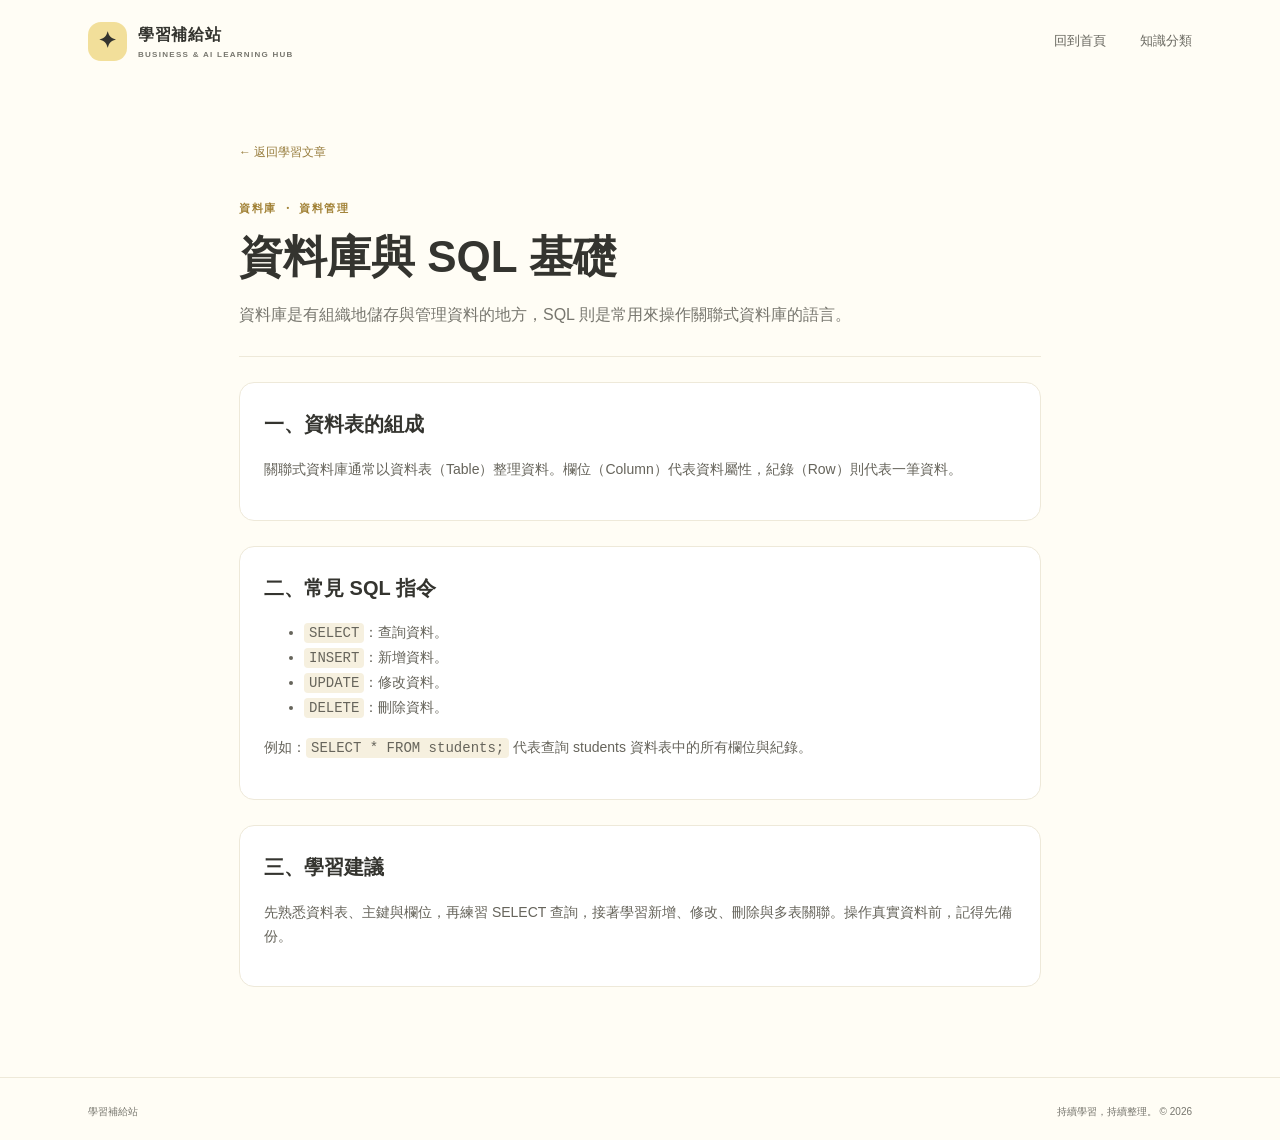
==== database.html @ 2a72de05 "Initial commit - 建立 AI 學習知識庫" ====
<!doctype html><html lang="zh-Hant"><head><meta charset="utf-8"><meta name="viewport" content="width=device-width,initial-scale=1"><title>資料庫與 SQL 基礎｜學習補給站</title><link rel="stylesheet" href="../style.css"></head><body><header class="site-header"><a class="brand" href="../index.html"><span class="brand-mark">✦</span><span>學習補給站<small>BUSINESS & AI LEARNING HUB</small></span></a><nav><a href="../index.html">回到首頁</a><a href="../index.html#topics">知識分類</a></nav></header><main class="page-wrap"><a class="back-link" href="../index.html#articles">← 返回學習文章</a><div class="page-label">資料庫 ・ 資料管理</div><h1>資料庫與 SQL 基礎</h1><p class="page-lead">資料庫是有組織地儲存與管理資料的地方，SQL 則是常用來操作關聯式資料庫的語言。</p><section class="content-card"><h2>一、資料表的組成</h2><p>關聯式資料庫通常以資料表（Table）整理資料。欄位（Column）代表資料屬性，紀錄（Row）則代表一筆資料。</p></section><section class="content-card"><h2>二、常見 SQL 指令</h2><ul><li><code>SELECT</code>：查詢資料。</li><li><code>INSERT</code>：新增資料。</li><li><code>UPDATE</code>：修改資料。</li><li><code>DELETE</code>：刪除資料。</li></ul><p>例如：<code>SELECT * FROM students;</code> 代表查詢 students 資料表中的所有欄位與紀錄。</p></section><section class="content-card"><h2>三、學習建議</h2><p>先熟悉資料表、主鍵與欄位，再練習 SELECT 查詢，接著學習新增、修改、刪除與多表關聯。操作真實資料前，記得先備份。</p></section></main><footer><span>學習補給站</span><span>持續學習，持續整理。 © 2026</span></footer></body></html>
---- style.css ----
:root{--paper:#fffdf5;--cream:#fff8df;--yellow:#f2df9a;--ink:#34342f;--muted:#77766e;--line:#eee9d9;--white:#fff;--shadow:0 12px 35px rgba(74,64,35,.07)}
*{box-sizing:border-box}html{scroll-behavior:smooth}body{margin:0;background:var(--paper);color:var(--ink);font-family:Inter,"Noto Sans TC","Microsoft JhengHei",sans-serif;line-height:1.7}a{color:inherit;text-decoration:none}button,input{font:inherit}.site-header{height:82px;max-width:1160px;margin:auto;padding:0 28px;display:flex;align-items:center;justify-content:space-between}.brand{display:flex;align-items:center;gap:11px;font-weight:800;letter-spacing:.04em}.brand-mark{display:grid;place-items:center;width:39px;height:39px;border-radius:13px;background:var(--yellow);font-size:22px}.brand small{display:block;font-size:8px;letter-spacing:.16em;color:var(--muted);font-weight:600}.site-header nav{display:flex;gap:34px;font-size:13px;color:#68675f}.site-header nav a{padding:8px 0}.site-header nav a:hover,.site-header nav .active{color:#a17c24}.hero{max-width:1104px;min-height:410px;margin:24px auto 0;padding:54px 68px;border-radius:28px;background:linear-gradient(115deg,#fff4cc,#fff9e9 68%,#f8efda);display:grid;grid-template-columns:1.15fr .85fr;align-items:center;overflow:hidden}.eyebrow,.section-kicker{font-size:10px;letter-spacing:.2em;color:#a18135;font-weight:800}.hero h1{font-size:clamp(32px,4vw,48px);line-height:1.35;letter-spacing:.02em;margin:15px 0}.hero h1 em{font-style:normal;color:#a6812e}.hero-copy p{max-width:440px;color:#777367;font-size:14px;margin:0 0 25px}.primary-btn{display:inline-flex;gap:28px;align-items:center;padding:11px 19px;background:#3e3d35;color:white;border-radius:9px;font-size:13px}.primary-btn:hover{background:#75663f}.hero-art{height:270px;position:relative;display:grid;place-items:center}.sun{position:absolute;width:205px;height:205px;border-radius:50%;background:#f1dfaa;right:55px;top:22px}.book{position:absolute;width:150px;height:190px;border-radius:8px 15px 15px 8px;transform:rotate(-9deg);box-shadow:12px 16px 22px #b49b5a35}.book-back{background:#b8c5a7;right:128px;top:65px;transform:rotate(9deg)}.book-front{background:#fffdf6;right:78px;top:58px;border:1px solid #e8dfc5;display:grid;place-items:center}.book-front:after{content:"LEARN\A & GROW";white-space:pre;text-align:center;line-height:1.8;font-size:17px;font-weight:800;letter-spacing:.1em;color:#9c854e}.art-note{position:absolute;right:5px;bottom:23px;background:#fffdf5;padding:12px 17px;border-radius:12px;box-shadow:var(--shadow);font-family:Georgia,serif;font-style:italic;color:#9a8047;font-size:14px;transform:rotate(5deg)}.spark{position:absolute;color:#bd9b4e;font-size:30px}.spark-one{top:20px;right:55px}.spark-two{bottom:25px;left:35px}.search-section,.section{max-width:1104px;margin:70px auto 0;padding:0 12px}.search-section{display:flex;align-items:end;justify-content:space-between;gap:25px}.search-section h2,.section-heading h2{font-size:25px;margin:4px 0 0;letter-spacing:.02em}.search-box{width:min(420px,48%);height:48px;border:1px solid var(--line);background:white;border-radius:10px;display:flex;align-items:center;padding:0 13px;gap:10px;color:#9b8a5d}.search-box input{border:0;outline:0;min-width:0;flex:1;color:var(--ink);font-size:13px}.search-box kbd{font-size:10px;color:#9a8e70;background:#faf5e7;padding:4px 8px;border-radius:5px}.section-heading{display:flex;justify-content:space-between;align-items:end;margin-bottom:22px}.section-heading>p,.results-note{font-size:12px;color:var(--muted);margin:0}.topic-grid{display:grid;grid-template-columns:repeat(4,1fr);gap:15px}.topic-card{position:relative;text-align:left;background:white;border:1px solid var(--line);border-radius:15px;padding:20px 17px;min-height:154px;cursor:pointer;color:var(--ink);transition:.2s}.topic-card:hover,.topic-card.selected{transform:translateY(-3px);border-color:#d7bf78;box-shadow:var(--shadow)}.topic-icon{display:grid;place-items:center;width:38px;height:38px;border-radius:12px;font-size:21px;margin-bottom:13px}.lavender{background:#f0ebf8;color:#8676a6}.peach{background:#fae9df;color:#ba8061}.mint{background:#e8f1e6;color:#71896b}.yellow{background:#fbf0cb;color:#a78938}.topic-card strong{display:block;font-size:14px}.topic-card small{display:block;color:var(--muted);font-size:10px;margin-top:4px}.topic-arrow{position:absolute;right:16px;top:18px;color:#b6a36e}.articles-section{margin-top:78px}.text-btn{border:0;background:none;color:#967b3b;font-size:12px;cursor:pointer}.results-note{margin-top:-12px;margin-bottom:20px}.article-grid{display:grid;grid-template-columns:repeat(4,1fr);gap:16px}.article-card{background:white;border:1px solid var(--line);border-radius:15px;overflow:hidden;transition:.2s}.article-card:hover{transform:translateY(-4px);box-shadow:var(--shadow)}.article-top{height:125px;padding:15px;display:flex;justify-content:space-between;align-items:start}.article-top span{font-size:10px;background:#ffffffb8;padding:5px 9px;border-radius:20px}.article-top b{font-size:34px;font-weight:500;opacity:.6}.ai-bg{background:#eee9f6;color:#766b93}.vibe-bg{background:#f9e9df;color:#a8795f}.github-bg{background:#e7eee4;color:#71856b}.db-bg{background:#f8efce;color:#9c8544}.article-body{padding:16px}.meta{font-size:10px;color:#a18c58}.article-body h3{font-size:16px;margin:8px 0}.article-body p{font-size:11px;color:var(--muted);min-height:57px;margin:0 0 14px}.article-body a{font-size:11px;color:#987b39;font-weight:700}.article-body a span{margin-left:5px}.empty-state{padding:35px;text-align:center;color:var(--muted);font-size:13px}.about{max-width:1104px;margin:85px auto 70px;padding:36px 48px;border-radius:22px;background:#f8f3e5;display:flex;gap:28px;align-items:center}.about-icon{width:76px;height:76px;flex:none;border-radius:22px;background:#eee1b8;display:grid;place-items:center;font-size:36px;color:#9d8343}.about h2{font-size:24px;line-height:1.45;margin:7px 0}.about p{font-size:12px;color:var(--muted);max-width:650px;margin:0}footer{border-top:1px solid var(--line);padding:25px max(28px,calc((100% - 1104px)/2));display:flex;justify-content:space-between;align-items:center;color:var(--muted);font-size:10px}.footer-brand{color:var(--ink);font-size:12px}.footer-brand .brand-mark{width:32px;height:32px}
.page-wrap{max-width:850px;margin:55px auto 90px;padding:0 24px}.back-link{font-size:12px;color:#967b3b}.page-label{margin-top:35px;color:#a18135;font-size:11px;letter-spacing:.15em;font-weight:800}.page-wrap h1{font-size:clamp(30px,5vw,44px);line-height:1.3;margin:10px 0}.page-lead{font-size:16px;color:var(--muted);border-bottom:1px solid var(--line);padding-bottom:28px}.content-card{background:white;border:1px solid var(--line);border-radius:15px;padding:24px;margin:25px 0}.content-card h2{font-size:20px;margin-top:0}.content-card p,.content-card li{font-size:14px;color:#66645b}.content-card code{background:#f6f0df;padding:2px 5px;border-radius:4px}.step-list{padding-left:22px}.site-header nav a:focus-visible,.topic-card:focus-visible,.primary-btn:focus-visible{outline:3px solid #c7a64f;outline-offset:3px}
@media(max-width:800px){.hero{margin:12px 18px 0;padding:40px 35px;grid-template-columns:1fr .75fr}.hero-art{transform:scale(.8);transform-origin:center}.topic-grid,.article-grid{grid-template-columns:repeat(2,1fr)}.section,.search-section{margin-left:18px;margin-right:18px}.about{margin-left:18px;margin-right:18px}}
@media(max-width:560px){.site-header{height:auto;padding:17px 18px;align-items:flex-start;gap:15px;flex-direction:column}.site-header nav{width:100%;gap:22px;overflow:auto;font-size:12px}.hero{display:block;min-height:0;padding:35px 25px}.hero-art{height:205px;transform:scale(.78);margin-top:5px}.search-section{align-items:stretch;flex-direction:column;gap:14px;margin-top:48px}.search-box{width:100%}.section{margin-top:52px}.section-heading{align-items:start;gap:12px}.section-heading>p{max-width:130px;text-align:right}.topic-grid,.article-grid{gap:10px}.topic-card{padding:15px 12px;min-height:145px}.topic-card small{font-size:9px}.article-top{height:100px}.article-body{padding:13px}.article-body p{min-height:72px}.about{padding:25px;gap:16px;align-items:flex-start}.about-icon{width:48px;height:48px;font-size:25px;border-radius:15px}.about h2{font-size:20px}footer{padding:22px 18px;gap:15px;align-items:flex-start;flex-direction:column}}
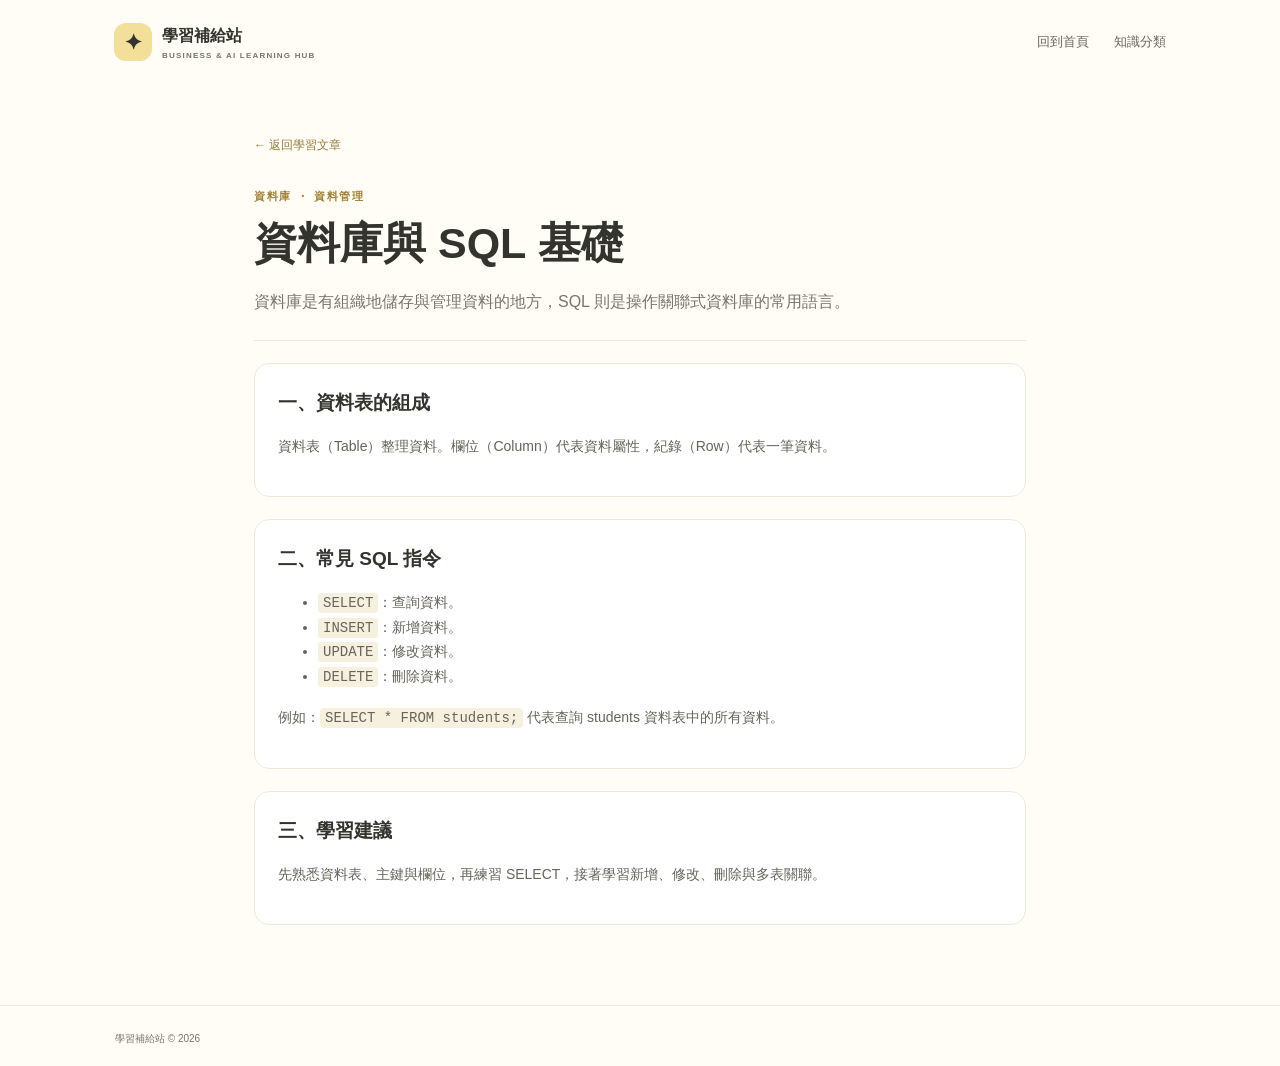
==== commit 9c224147: "Add files via upload" ====
--- a/database.html
+++ b/database.html
@@ -1 +1 @@
-<!doctype html><html lang="zh-Hant"><head><meta charset="utf-8"><meta name="viewport" content="width=device-width,initial-scale=1"><title>資料庫與 SQL 基礎｜學習補給站</title><link rel="stylesheet" href="../style.css"></head><body><header class="site-header"><a class="brand" href="../index.html"><span class="brand-mark">✦</span><span>學習補給站<small>BUSINESS & AI LEARNING HUB</small></span></a><nav><a href="../index.html">回到首頁</a><a href="../index.html#topics">知識分類</a></nav></header><main class="page-wrap"><a class="back-link" href="../index.html#articles">← 返回學習文章</a><div class="page-label">資料庫 ・ 資料管理</div><h1>資料庫與 SQL 基礎</h1><p class="page-lead">資料庫是有組織地儲存與管理資料的地方，SQL 則是常用來操作關聯式資料庫的語言。</p><section class="content-card"><h2>一、資料表的組成</h2><p>關聯式資料庫通常以資料表（Table）整理資料。欄位（Column）代表資料屬性，紀錄（Row）則代表一筆資料。</p></section><section class="content-card"><h2>二、常見 SQL 指令</h2><ul><li><code>SELECT</code>：查詢資料。</li><li><code>INSERT</code>：新增資料。</li><li><code>UPDATE</code>：修改資料。</li><li><code>DELETE</code>：刪除資料。</li></ul><p>例如：<code>SELECT * FROM students;</code> 代表查詢 students 資料表中的所有欄位與紀錄。</p></section><section class="content-card"><h2>三、學習建議</h2><p>先熟悉資料表、主鍵與欄位，再練習 SELECT 查詢，接著學習新增、修改、刪除與多表關聯。操作真實資料前，記得先備份。</p></section></main><footer><span>學習補給站</span><span>持續學習，持續整理。 © 2026</span></footer></body></html>
+<!doctype html><html lang="zh-Hant"><head><meta charset="utf-8"><meta name="viewport" content="width=device-width,initial-scale=1"><title>資料庫與 SQL 基礎｜學習補給站</title><link rel="stylesheet" href="style.css"></head><body><header class="site-header"><a class="brand" href="index.html"><span class="brand-mark">✦</span><span>學習補給站<small>BUSINESS & AI LEARNING HUB</small></span></a><nav><a href="index.html">回到首頁</a><a href="index.html#topics">知識分類</a></nav></header><main class="page-wrap"><a class="back-link" href="index.html#articles">← 返回學習文章</a><div class="page-label">資料庫 ・ 資料管理</div><h1>資料庫與 SQL 基礎</h1><p class="page-lead">資料庫是有組織地儲存與管理資料的地方，SQL 則是操作關聯式資料庫的常用語言。</p><section class="content-card"><h2>一、資料表的組成</h2><p>資料表（Table）整理資料。欄位（Column）代表資料屬性，紀錄（Row）代表一筆資料。</p></section><section class="content-card"><h2>二、常見 SQL 指令</h2><ul><li><code>SELECT</code>：查詢資料。</li><li><code>INSERT</code>：新增資料。</li><li><code>UPDATE</code>：修改資料。</li><li><code>DELETE</code>：刪除資料。</li></ul><p>例如：<code>SELECT * FROM students;</code> 代表查詢 students 資料表中的所有資料。</p></section><section class="content-card"><h2>三、學習建議</h2><p>先熟悉資料表、主鍵與欄位，再練習 SELECT，接著學習新增、修改、刪除與多表關聯。</p></section></main><footer>學習補給站 © 2026</footer></body></html>
--- a/style.css
+++ b/style.css
@@ -1,5 +1,5 @@
-:root{--paper:#fffdf5;--cream:#fff8df;--yellow:#f2df9a;--ink:#34342f;--muted:#77766e;--line:#eee9d9;--white:#fff;--shadow:0 12px 35px rgba(74,64,35,.07)}
-*{box-sizing:border-box}html{scroll-behavior:smooth}body{margin:0;background:var(--paper);color:var(--ink);font-family:Inter,"Noto Sans TC","Microsoft JhengHei",sans-serif;line-height:1.7}a{color:inherit;text-decoration:none}button,input{font:inherit}.site-header{height:82px;max-width:1160px;margin:auto;padding:0 28px;display:flex;align-items:center;justify-content:space-between}.brand{display:flex;align-items:center;gap:11px;font-weight:800;letter-spacing:.04em}.brand-mark{display:grid;place-items:center;width:39px;height:39px;border-radius:13px;background:var(--yellow);font-size:22px}.brand small{display:block;font-size:8px;letter-spacing:.16em;color:var(--muted);font-weight:600}.site-header nav{display:flex;gap:34px;font-size:13px;color:#68675f}.site-header nav a{padding:8px 0}.site-header nav a:hover,.site-header nav .active{color:#a17c24}.hero{max-width:1104px;min-height:410px;margin:24px auto 0;padding:54px 68px;border-radius:28px;background:linear-gradient(115deg,#fff4cc,#fff9e9 68%,#f8efda);display:grid;grid-template-columns:1.15fr .85fr;align-items:center;overflow:hidden}.eyebrow,.section-kicker{font-size:10px;letter-spacing:.2em;color:#a18135;font-weight:800}.hero h1{font-size:clamp(32px,4vw,48px);line-height:1.35;letter-spacing:.02em;margin:15px 0}.hero h1 em{font-style:normal;color:#a6812e}.hero-copy p{max-width:440px;color:#777367;font-size:14px;margin:0 0 25px}.primary-btn{display:inline-flex;gap:28px;align-items:center;padding:11px 19px;background:#3e3d35;color:white;border-radius:9px;font-size:13px}.primary-btn:hover{background:#75663f}.hero-art{height:270px;position:relative;display:grid;place-items:center}.sun{position:absolute;width:205px;height:205px;border-radius:50%;background:#f1dfaa;right:55px;top:22px}.book{position:absolute;width:150px;height:190px;border-radius:8px 15px 15px 8px;transform:rotate(-9deg);box-shadow:12px 16px 22px #b49b5a35}.book-back{background:#b8c5a7;right:128px;top:65px;transform:rotate(9deg)}.book-front{background:#fffdf6;right:78px;top:58px;border:1px solid #e8dfc5;display:grid;place-items:center}.book-front:after{content:"LEARN\A & GROW";white-space:pre;text-align:center;line-height:1.8;font-size:17px;font-weight:800;letter-spacing:.1em;color:#9c854e}.art-note{position:absolute;right:5px;bottom:23px;background:#fffdf5;padding:12px 17px;border-radius:12px;box-shadow:var(--shadow);font-family:Georgia,serif;font-style:italic;color:#9a8047;font-size:14px;transform:rotate(5deg)}.spark{position:absolute;color:#bd9b4e;font-size:30px}.spark-one{top:20px;right:55px}.spark-two{bottom:25px;left:35px}.search-section,.section{max-width:1104px;margin:70px auto 0;padding:0 12px}.search-section{display:flex;align-items:end;justify-content:space-between;gap:25px}.search-section h2,.section-heading h2{font-size:25px;margin:4px 0 0;letter-spacing:.02em}.search-box{width:min(420px,48%);height:48px;border:1px solid var(--line);background:white;border-radius:10px;display:flex;align-items:center;padding:0 13px;gap:10px;color:#9b8a5d}.search-box input{border:0;outline:0;min-width:0;flex:1;color:var(--ink);font-size:13px}.search-box kbd{font-size:10px;color:#9a8e70;background:#faf5e7;padding:4px 8px;border-radius:5px}.section-heading{display:flex;justify-content:space-between;align-items:end;margin-bottom:22px}.section-heading>p,.results-note{font-size:12px;color:var(--muted);margin:0}.topic-grid{display:grid;grid-template-columns:repeat(4,1fr);gap:15px}.topic-card{position:relative;text-align:left;background:white;border:1px solid var(--line);border-radius:15px;padding:20px 17px;min-height:154px;cursor:pointer;color:var(--ink);transition:.2s}.topic-card:hover,.topic-card.selected{transform:translateY(-3px);border-color:#d7bf78;box-shadow:var(--shadow)}.topic-icon{display:grid;place-items:center;width:38px;height:38px;border-radius:12px;font-size:21px;margin-bottom:13px}.lavender{background:#f0ebf8;color:#8676a6}.peach{background:#fae9df;color:#ba8061}.mint{background:#e8f1e6;color:#71896b}.yellow{background:#fbf0cb;color:#a78938}.topic-card strong{display:block;font-size:14px}.topic-card small{display:block;color:var(--muted);font-size:10px;margin-top:4px}.topic-arrow{position:absolute;right:16px;top:18px;color:#b6a36e}.articles-section{margin-top:78px}.text-btn{border:0;background:none;color:#967b3b;font-size:12px;cursor:pointer}.results-note{margin-top:-12px;margin-bottom:20px}.article-grid{display:grid;grid-template-columns:repeat(4,1fr);gap:16px}.article-card{background:white;border:1px solid var(--line);border-radius:15px;overflow:hidden;transition:.2s}.article-card:hover{transform:translateY(-4px);box-shadow:var(--shadow)}.article-top{height:125px;padding:15px;display:flex;justify-content:space-between;align-items:start}.article-top span{font-size:10px;background:#ffffffb8;padding:5px 9px;border-radius:20px}.article-top b{font-size:34px;font-weight:500;opacity:.6}.ai-bg{background:#eee9f6;color:#766b93}.vibe-bg{background:#f9e9df;color:#a8795f}.github-bg{background:#e7eee4;color:#71856b}.db-bg{background:#f8efce;color:#9c8544}.article-body{padding:16px}.meta{font-size:10px;color:#a18c58}.article-body h3{font-size:16px;margin:8px 0}.article-body p{font-size:11px;color:var(--muted);min-height:57px;margin:0 0 14px}.article-body a{font-size:11px;color:#987b39;font-weight:700}.article-body a span{margin-left:5px}.empty-state{padding:35px;text-align:center;color:var(--muted);font-size:13px}.about{max-width:1104px;margin:85px auto 70px;padding:36px 48px;border-radius:22px;background:#f8f3e5;display:flex;gap:28px;align-items:center}.about-icon{width:76px;height:76px;flex:none;border-radius:22px;background:#eee1b8;display:grid;place-items:center;font-size:36px;color:#9d8343}.about h2{font-size:24px;line-height:1.45;margin:7px 0}.about p{font-size:12px;color:var(--muted);max-width:650px;margin:0}footer{border-top:1px solid var(--line);padding:25px max(28px,calc((100% - 1104px)/2));display:flex;justify-content:space-between;align-items:center;color:var(--muted);font-size:10px}.footer-brand{color:var(--ink);font-size:12px}.footer-brand .brand-mark{width:32px;height:32px}
-.page-wrap{max-width:850px;margin:55px auto 90px;padding:0 24px}.back-link{font-size:12px;color:#967b3b}.page-label{margin-top:35px;color:#a18135;font-size:11px;letter-spacing:.15em;font-weight:800}.page-wrap h1{font-size:clamp(30px,5vw,44px);line-height:1.3;margin:10px 0}.page-lead{font-size:16px;color:var(--muted);border-bottom:1px solid var(--line);padding-bottom:28px}.content-card{background:white;border:1px solid var(--line);border-radius:15px;padding:24px;margin:25px 0}.content-card h2{font-size:20px;margin-top:0}.content-card p,.content-card li{font-size:14px;color:#66645b}.content-card code{background:#f6f0df;padding:2px 5px;border-radius:4px}.step-list{padding-left:22px}.site-header nav a:focus-visible,.topic-card:focus-visible,.primary-btn:focus-visible{outline:3px solid #c7a64f;outline-offset:3px}
-@media(max-width:800px){.hero{margin:12px 18px 0;padding:40px 35px;grid-template-columns:1fr .75fr}.hero-art{transform:scale(.8);transform-origin:center}.topic-grid,.article-grid{grid-template-columns:repeat(2,1fr)}.section,.search-section{margin-left:18px;margin-right:18px}.about{margin-left:18px;margin-right:18px}}
-@media(max-width:560px){.site-header{height:auto;padding:17px 18px;align-items:flex-start;gap:15px;flex-direction:column}.site-header nav{width:100%;gap:22px;overflow:auto;font-size:12px}.hero{display:block;min-height:0;padding:35px 25px}.hero-art{height:205px;transform:scale(.78);margin-top:5px}.search-section{align-items:stretch;flex-direction:column;gap:14px;margin-top:48px}.search-box{width:100%}.section{margin-top:52px}.section-heading{align-items:start;gap:12px}.section-heading>p{max-width:130px;text-align:right}.topic-grid,.article-grid{gap:10px}.topic-card{padding:15px 12px;min-height:145px}.topic-card small{font-size:9px}.article-top{height:100px}.article-body{padding:13px}.article-body p{min-height:72px}.about{padding:25px;gap:16px;align-items:flex-start}.about-icon{width:48px;height:48px;font-size:25px;border-radius:15px}.about h2{font-size:20px}footer{padding:22px 18px;gap:15px;align-items:flex-start;flex-direction:column}}
+:root{--paper:#fffdf5;--yellow:#f2df9a;--ink:#34342f;--muted:#77766e;--line:#eee9d9;--shadow:0 12px 35px #4a40230d}
+*{box-sizing:border-box}html{scroll-behavior:smooth}body{margin:0;background:var(--paper);color:var(--ink);font-family:Arial,"Noto Sans TC","Microsoft JhengHei",sans-serif;line-height:1.7}a{color:inherit;text-decoration:none}button,input{font:inherit}.site-header{max-width:1100px;margin:auto;padding:22px 24px;display:flex;justify-content:space-between;align-items:center;gap:20px}.brand{display:flex;align-items:center;gap:10px;font-weight:800}.brand-mark{display:grid;place-items:center;background:var(--yellow);border-radius:12px;width:38px;height:38px;font-size:22px}.brand small{display:block;font-size:8px;letter-spacing:.15em;color:var(--muted)}nav{display:flex;gap:25px;font-size:13px;color:#68675f}.hero{max-width:1050px;margin:25px auto 0;padding:55px 65px;border-radius:26px;background:linear-gradient(115deg,#fff2c7,#fff9e9);display:grid;grid-template-columns:1.2fr .8fr;align-items:center}.eyebrow,.section-kicker{font-size:10px;letter-spacing:.2em;color:#a18135;font-weight:800}.hero h1{font-size:clamp(32px,4vw,47px);line-height:1.35;margin:15px 0}.hero h1 em{font-style:normal;color:#a6812e}.hero p{max-width:440px;color:var(--muted);font-size:14px}.primary-btn{display:inline-block;background:#3e3d35;color:white;padding:10px 18px;border-radius:9px;font-size:13px;margin-top:12px}.hero-art{height:245px;position:relative;display:grid;place-items:center}.sun{position:absolute;width:190px;height:190px;border-radius:50%;background:#f1dfaa;right:55px;top:15px}.book{position:absolute;width:125px;height:165px;border-radius:8px;box-shadow:10px 14px 20px #b49b5a35}.book.back{background:#b8c5a7;right:125px;top:55px;transform:rotate(9deg)}.book.front{background:#fffdf6;border:1px solid #e8dfc5;right:75px;top:48px;display:grid;place-content:center;text-align:center;font-weight:bold;color:#9c854e;line-height:2}.art-note{position:absolute;right:0;bottom:8px;background:white;padding:10px 14px;border-radius:10px;box-shadow:var(--shadow);color:#9a8047;transform:rotate(4deg)}.search-section,.section{max-width:1050px;margin:65px auto 0;padding:0 15px}.search-section{display:flex;justify-content:space-between;align-items:end;gap:20px}.search-section h2,.section-heading h2{font-size:25px;margin:4px 0}.search-box{width:min(410px,48%);background:white;border:1px solid var(--line);border-radius:10px;padding:10px 14px;color:#9b8a5d}.search-box input{border:0;outline:0;width:90%;font-size:13px}.section-heading{display:flex;justify-content:space-between;align-items:end;margin-bottom:20px}.section-heading p,.results-note{font-size:12px;color:var(--muted)}.topic-grid,.article-grid{display:grid;grid-template-columns:repeat(4,1fr);gap:15px}.topic-card{background:white;border:1px solid var(--line);border-radius:14px;padding:18px;text-align:left;cursor:pointer;color:var(--ink);min-height:145px}.topic-card:hover,.topic-card.selected,.article-card:hover{box-shadow:var(--shadow);transform:translateY(-3px)}.topic-icon{display:grid;place-items:center;width:36px;height:36px;border-radius:11px;font-size:20px;margin-bottom:10px}.lavender{background:#f0ebf8}.peach{background:#fae9df}.mint{background:#e8f1e6}.yellow{background:#fbf0cb}.topic-card strong,.topic-card small{display:block}.topic-card small{font-size:10px;color:var(--muted);margin-top:4px}.articles-section{margin-top:75px}.text-btn{border:0;background:none;color:#967b3b;cursor:pointer}.results-note{margin:0 0 18px}.article-card{background:white;border:1px solid var(--line);border-radius:15px;overflow:hidden;transition:.2s}.article-top{height:110px;padding:15px;font-size:13px;font-weight:bold}.ai-bg{background:#eee9f6;color:#766b93}.vibe-bg{background:#f9e9df;color:#a8795f}.github-bg{background:#e7eee4;color:#71856b}.db-bg{background:#f8efce;color:#9c8544}.article-body{padding:15px}.meta{font-size:10px;color:#a18c58}.article-body h3{font-size:16px;margin:7px 0}.article-body p{font-size:11px;color:var(--muted);min-height:52px}.article-body a{font-size:11px;color:#987b39;font-weight:bold}.empty-state{text-align:center;padding:30px;color:var(--muted)}.about{max-width:1050px;margin:75px auto;padding:35px 45px;background:#f8f3e5;border-radius:20px;display:flex;gap:25px;align-items:center}.about-icon{font-size:35px;background:#eee1b8;border-radius:18px;padding:12px}.about h2{font-size:23px;line-height:1.4;margin:7px 0}.about p{font-size:12px;color:var(--muted)}footer{border-top:1px solid var(--line);padding:24px max(25px,calc((100% - 1050px)/2));display:flex;justify-content:space-between;align-items:center;color:var(--muted);font-size:10px}
+.page-wrap{max-width:820px;margin:45px auto 80px;padding:0 24px}.back-link{font-size:12px;color:#967b3b}.page-label{margin-top:30px;color:#a18135;font-size:11px;letter-spacing:.15em;font-weight:bold}.page-wrap h1{font-size:clamp(30px,5vw,43px);line-height:1.3;margin:10px 0}.page-lead{font-size:16px;color:var(--muted);border-bottom:1px solid var(--line);padding-bottom:25px}.content-card{background:white;border:1px solid var(--line);border-radius:15px;padding:23px;margin:22px 0}.content-card h2{font-size:19px;margin-top:0}.content-card p,.content-card li{font-size:14px;color:#66645b}.content-card code{background:#f6f0df;padding:2px 5px;border-radius:4px}
+@media(max-width:800px){.hero{margin:12px 18px;padding:35px;grid-template-columns:1fr .8fr}.topic-grid,.article-grid{grid-template-columns:repeat(2,1fr)}.section,.search-section{margin-left:18px;margin-right:18px}.about{margin-left:18px;margin-right:18px}}
+@media(max-width:560px){.site-header{align-items:flex-start;flex-direction:column;padding:17px}.site-header nav{width:100%;gap:17px;overflow:auto;font-size:12px}.hero{display:block;padding:30px 24px}.hero-art{height:190px;transform:scale(.8)}.search-section{align-items:stretch;flex-direction:column;margin-top:45px}.search-box{width:100%}.section{margin-top:48px}.topic-grid,.article-grid{gap:10px}.topic-card{padding:13px;min-height:135px}.article-top{height:90px}.article-body{padding:12px}.about{padding:22px;align-items:flex-start;gap:14px}.about h2{font-size:19px}footer{padding:20px;gap:12px;align-items:flex-start;flex-direction:column}}
